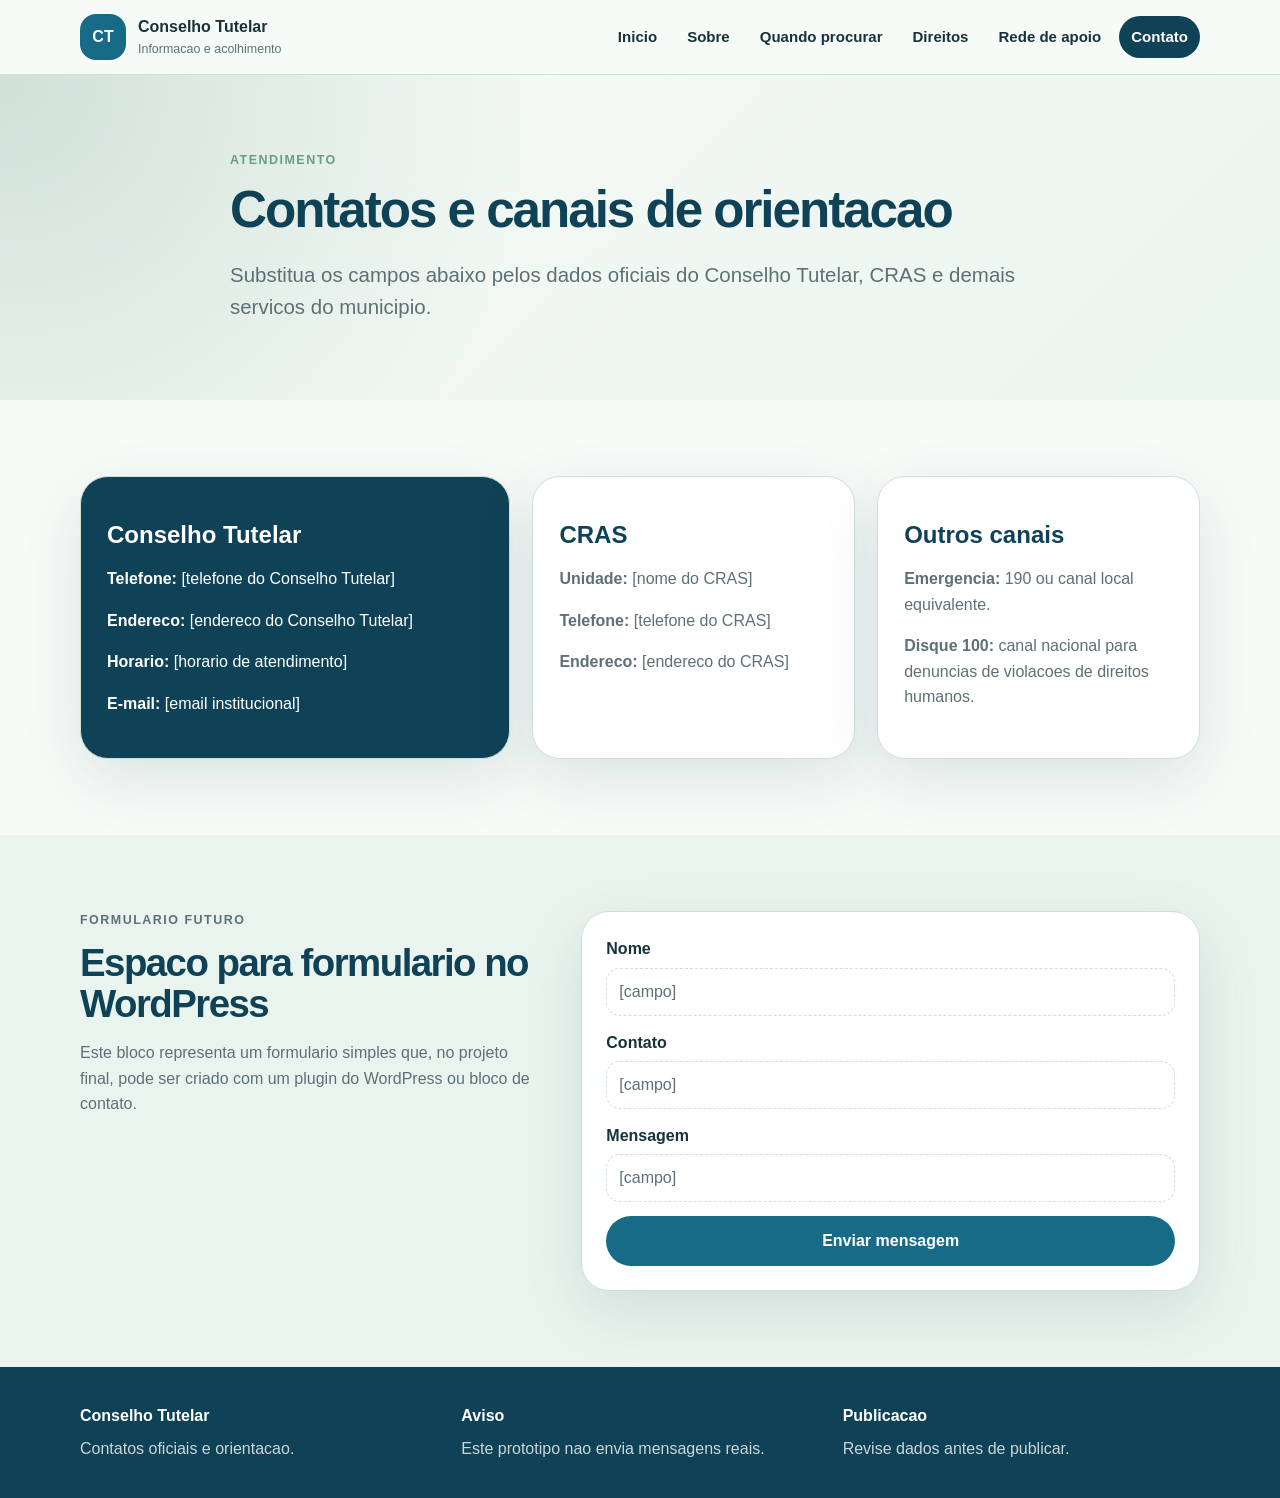
==== pages/contato.html @ bb0805ec "Initial static prototype" ====
<!doctype html>
<html lang="pt-BR">
  <head>
    <meta charset="utf-8">
    <meta name="viewport" content="width=device-width, initial-scale=1">
    <title>Contato | Conselho Tutelar</title>
    <meta name="description" content="Contatos e orientacoes para procurar o Conselho Tutelar e a rede de apoio.">
    <link rel="stylesheet" href="../assets/css/styles.css">
  </head>
  <body>
    <a class="skip-link" href="#conteudo">Pular para o conteudo</a>

    <header class="site-header">
      <div class="container header-content">
        <a class="brand" href="../index.html" aria-label="Pagina inicial"><span class="brand-mark">CT</span><span><strong>Conselho Tutelar</strong><small>Informacao e acolhimento</small></span></a>
        <button class="menu-toggle" type="button" aria-expanded="false" aria-controls="menu-principal">Menu</button>
        <nav class="site-nav" id="menu-principal" aria-label="Menu principal">
          <a href="../index.html">Inicio</a>
          <a href="sobre.html">Sobre</a>
          <a href="quando-procurar.html">Quando procurar</a>
          <a href="direitos.html">Direitos</a>
          <a href="rede-apoio.html">Rede de apoio</a>
          <a class="nav-highlight" href="contato.html" aria-current="page">Contato</a>
        </nav>
      </div>
    </header>

    <main id="conteudo">
      <section class="page-hero section-soft">
        <div class="container narrow">
          <p class="eyebrow">Atendimento</p>
          <h1>Contatos e canais de orientacao</h1>
          <p class="lead">Substitua os campos abaixo pelos dados oficiais do Conselho Tutelar, CRAS e demais servicos do municipio.</p>
        </div>
      </section>

      <section class="section">
        <div class="container contact-grid">
          <article class="contact-card primary-contact">
            <h2>Conselho Tutelar</h2>
            <p><strong>Telefone:</strong> [telefone do Conselho Tutelar]</p>
            <p><strong>Endereco:</strong> [endereco do Conselho Tutelar]</p>
            <p><strong>Horario:</strong> [horario de atendimento]</p>
            <p><strong>E-mail:</strong> [email institucional]</p>
          </article>

          <article class="contact-card">
            <h2>CRAS</h2>
            <p><strong>Unidade:</strong> [nome do CRAS]</p>
            <p><strong>Telefone:</strong> [telefone do CRAS]</p>
            <p><strong>Endereco:</strong> [endereco do CRAS]</p>
          </article>

          <article class="contact-card">
            <h2>Outros canais</h2>
            <p><strong>Emergencia:</strong> 190 ou canal local equivalente.</p>
            <p><strong>Disque 100:</strong> canal nacional para denuncias de violacoes de direitos humanos.</p>
          </article>
        </div>
      </section>

      <section class="section section-muted">
        <div class="container form-placeholder">
          <div>
            <p class="eyebrow">Formulario futuro</p>
            <h2>Espaco para formulario no WordPress</h2>
            <p>Este bloco representa um formulario simples que, no projeto final, pode ser criado com um plugin do WordPress ou bloco de contato.</p>
          </div>
          <div class="fake-form" aria-label="Exemplo visual de formulario">
            <label>Nome <span>[campo]</span></label>
            <label>Contato <span>[campo]</span></label>
            <label>Mensagem <span>[campo]</span></label>
            <button class="button button-primary" type="button">Enviar mensagem</button>
          </div>
        </div>
      </section>
    </main>

    <footer class="site-footer">
      <div class="container footer-grid">
        <div><strong>Conselho Tutelar</strong><p>Contatos oficiais e orientacao.</p></div>
        <div><strong>Aviso</strong><p>Este prototipo nao envia mensagens reais.</p></div>
        <div><strong>Publicacao</strong><p>Revise dados antes de publicar.</p></div>
      </div>
    </footer>

    <script src="../assets/js/main.js"></script>
  </body>
</html>
---- assets/css/styles.css ----
:root {
  --color-bg: #f7fbf8;
  --color-surface: #ffffff;
  --color-muted: #eaf4ee;
  --color-soft: #dceee7;
  --color-primary: #176b87;
  --color-primary-dark: #0f4256;
  --color-accent: #6a9c89;
  --color-warm: #f7e7ce;
  --color-text: #18323a;
  --color-text-muted: #5d7077;
  --color-border: #cfe0d8;
  --shadow-soft: 0 20px 60px rgba(15, 66, 86, 0.12);
  --radius-lg: 28px;
  --radius-md: 18px;
  --container: 1120px;
}

* {
  box-sizing: border-box;
}

html {
  scroll-behavior: smooth;
}

body {
  margin: 0;
  background: var(--color-bg);
  color: var(--color-text);
  font-family: Arial, Helvetica, sans-serif;
  font-size: 16px;
  line-height: 1.6;
}

a {
  color: var(--color-primary);
  text-decoration: none;
}

a:hover,
a:focus {
  text-decoration: underline;
}

img {
  max-width: 100%;
  display: block;
}

.container {
  width: min(100% - 32px, var(--container));
  margin-inline: auto;
}

.narrow {
  max-width: 820px;
}

.skip-link {
  position: absolute;
  left: 16px;
  top: -120px;
  z-index: 10;
  padding: 10px 14px;
  background: var(--color-primary-dark);
  color: #ffffff;
  border-radius: 999px;
}

.skip-link:focus {
  top: 16px;
}

.site-header {
  position: sticky;
  top: 0;
  z-index: 5;
  background: rgba(247, 251, 248, 0.94);
  border-bottom: 1px solid var(--color-border);
  backdrop-filter: blur(12px);
}

.header-content {
  display: flex;
  align-items: center;
  justify-content: space-between;
  gap: 24px;
  padding: 14px 0;
}

.brand {
  display: inline-flex;
  align-items: center;
  gap: 12px;
  color: var(--color-text);
}

.brand:hover,
.brand:focus {
  text-decoration: none;
}

.brand-mark {
  display: grid;
  width: 46px;
  height: 46px;
  place-items: center;
  border-radius: 16px;
  background: var(--color-primary);
  color: #ffffff;
  font-weight: 700;
}

.brand small {
  display: block;
  color: var(--color-text-muted);
  font-size: 0.78rem;
}

.site-nav {
  display: flex;
  align-items: center;
  gap: 6px;
}

.site-nav a {
  padding: 9px 12px;
  border-radius: 999px;
  color: var(--color-text);
  font-weight: 600;
  font-size: 0.94rem;
}

.site-nav a:hover,
.site-nav a:focus,
.site-nav a[aria-current="page"] {
  background: var(--color-soft);
  text-decoration: none;
}

.site-nav .nav-highlight {
  background: var(--color-primary);
  color: #ffffff;
}

.site-nav .nav-highlight:hover,
.site-nav .nav-highlight:focus,
.site-nav .nav-highlight[aria-current="page"] {
  background: var(--color-primary-dark);
}

.menu-toggle {
  display: none;
  border: 1px solid var(--color-border);
  border-radius: 999px;
  background: var(--color-surface);
  color: var(--color-text);
  font: inherit;
  font-weight: 700;
  padding: 8px 14px;
}

.section,
.hero,
.page-hero {
  padding: 76px 0;
}

.section-soft {
  background:
    radial-gradient(circle at top left, rgba(106, 156, 137, 0.28), transparent 34rem),
    linear-gradient(135deg, #f7fbf8 0%, #eaf4ee 100%);
}

.section-muted {
  background: var(--color-muted);
}

.hero-grid {
  display: grid;
  grid-template-columns: minmax(0, 1.15fr) minmax(280px, 0.85fr);
  align-items: center;
  gap: 44px;
}

.hero h1,
.page-hero h1,
.section-heading h2,
.split-section h2,
.callout h2,
.form-placeholder h2 {
  margin: 0;
  color: var(--color-primary-dark);
  font-size: clamp(2rem, 5vw, 4rem);
  line-height: 1.05;
  letter-spacing: -0.04em;
}

.page-hero h1 {
  font-size: clamp(2rem, 4vw, 3.25rem);
}

.section-heading h2,
.split-section h2,
.callout h2,
.form-placeholder h2 {
  font-size: clamp(1.75rem, 3vw, 2.6rem);
}

.eyebrow {
  margin: 0 0 12px;
  color: var(--color-accent);
  font-size: 0.78rem;
  font-weight: 800;
  letter-spacing: 0.12em;
  text-transform: uppercase;
}

.lead {
  margin: 22px 0 0;
  color: var(--color-text-muted);
  font-size: clamp(1.08rem, 2vw, 1.28rem);
}

.hero-actions {
  display: flex;
  flex-wrap: wrap;
  gap: 12px;
  margin-top: 32px;
}

.button {
  display: inline-flex;
  align-items: center;
  justify-content: center;
  min-height: 46px;
  padding: 12px 18px;
  border: 0;
  border-radius: 999px;
  font: inherit;
  font-weight: 800;
  cursor: pointer;
}

.button:hover,
.button:focus {
  text-decoration: none;
}

.button-primary {
  background: var(--color-primary);
  color: #ffffff;
}

.button-primary:hover,
.button-primary:focus {
  background: var(--color-primary-dark);
}

.button-secondary {
  background: var(--color-surface);
  color: var(--color-primary-dark);
  box-shadow: inset 0 0 0 1px var(--color-border);
}

.service-card,
.info-card,
.note-card,
.contact-card,
.callout,
.fake-form {
  background: var(--color-surface);
  border: 1px solid var(--color-border);
  border-radius: var(--radius-lg);
  box-shadow: var(--shadow-soft);
}

.service-card {
  padding: 30px;
}

.card-icon {
  display: grid;
  width: 42px;
  height: 42px;
  place-items: center;
  border-radius: 999px;
  background: var(--color-warm);
  color: var(--color-primary-dark);
  font-weight: 900;
}

.service-card h2,
.info-card h2,
.info-card h3,
.note-card h2,
.contact-card h2,
.timeline-item h2,
.prose h2 {
  margin: 18px 0 10px;
  color: var(--color-primary-dark);
  line-height: 1.2;
}

.service-card p,
.info-card p,
.note-card p,
.contact-card p,
.timeline-item p,
.prose p,
.text-block p,
.callout p,
.form-placeholder p {
  color: var(--color-text-muted);
}

.service-card dl {
  display: grid;
  gap: 12px;
  margin: 22px 0 0;
}

.service-card dl div {
  padding: 14px;
  border-radius: var(--radius-md);
  background: var(--color-muted);
}

.service-card dt {
  font-weight: 800;
}

.service-card dd {
  margin: 2px 0 0;
  color: var(--color-text-muted);
}

.section-heading {
  max-width: 720px;
  margin-bottom: 30px;
}

.card-grid {
  display: grid;
  gap: 22px;
}

.three-columns {
  grid-template-columns: repeat(3, minmax(0, 1fr));
}

.two-columns {
  grid-template-columns: repeat(2, minmax(0, 1fr));
}

.info-card,
.note-card,
.contact-card {
  padding: 26px;
}

.info-card a {
  display: inline-flex;
  margin-top: 8px;
  font-weight: 800;
}

.accent-card {
  background: var(--color-primary-dark);
  color: #ffffff;
}

.accent-card h2,
.accent-card p,
.accent-card li {
  color: #ffffff;
}

.split-section,
.content-layout,
.form-placeholder {
  display: grid;
  grid-template-columns: minmax(0, 0.85fr) minmax(0, 1.15fr);
  gap: 44px;
  align-items: start;
}

.text-block p:first-child,
.prose p:first-of-type {
  margin-top: 0;
}

.prose {
  max-width: 720px;
}

.check-list {
  display: grid;
  gap: 10px;
  margin: 0;
  padding: 0;
  list-style: none;
}

.check-list li {
  position: relative;
  padding-left: 28px;
  color: var(--color-text-muted);
}

.check-list li::before {
  content: "";
  position: absolute;
  left: 0;
  top: 0.6em;
  width: 12px;
  height: 12px;
  border-radius: 999px;
  background: var(--color-accent);
}

.callout {
  padding: 34px;
}

.timeline {
  display: grid;
  gap: 18px;
}

.timeline-item {
  display: grid;
  grid-template-columns: 54px 1fr;
  gap: 18px;
  padding: 24px;
  background: var(--color-surface);
  border: 1px solid var(--color-border);
  border-radius: var(--radius-lg);
}

.timeline-item span {
  display: grid;
  width: 46px;
  height: 46px;
  place-items: center;
  border-radius: 999px;
  background: var(--color-primary);
  color: #ffffff;
  font-weight: 900;
}

.timeline-item h2 {
  margin-top: 0;
}

.contact-grid {
  display: grid;
  grid-template-columns: 1.2fr repeat(2, 0.9fr);
  gap: 22px;
}

.primary-contact {
  background: var(--color-primary-dark);
}

.primary-contact h2,
.primary-contact p {
  color: #ffffff;
}

.fake-form {
  display: grid;
  gap: 14px;
  padding: 24px;
}

.fake-form label {
  display: grid;
  gap: 6px;
  font-weight: 800;
}

.fake-form span {
  display: block;
  min-height: 42px;
  padding: 10px 12px;
  border: 1px dashed var(--color-border);
  border-radius: 14px;
  color: var(--color-text-muted);
  font-weight: 400;
}

.site-footer {
  padding: 36px 0;
  background: var(--color-primary-dark);
  color: #ffffff;
}

.footer-grid {
  display: grid;
  grid-template-columns: repeat(3, minmax(0, 1fr));
  gap: 24px;
}

.site-footer p {
  margin: 8px 0 0;
  color: rgba(255, 255, 255, 0.78);
}

@media (max-width: 920px) {
  .menu-toggle {
    display: inline-flex;
  }

  .site-nav {
    position: absolute;
    left: 16px;
    right: 16px;
    top: calc(100% + 8px);
    display: none;
    flex-direction: column;
    align-items: stretch;
    padding: 12px;
    background: var(--color-surface);
    border: 1px solid var(--color-border);
    border-radius: 22px;
    box-shadow: var(--shadow-soft);
  }

  .site-nav.is-open {
    display: flex;
  }

  .site-nav a {
    border-radius: 14px;
  }

  .hero-grid,
  .split-section,
  .content-layout,
  .form-placeholder,
  .contact-grid,
  .three-columns,
  .two-columns,
  .footer-grid {
    grid-template-columns: 1fr;
  }
}

@media (max-width: 560px) {
  .section,
  .hero,
  .page-hero {
    padding: 52px 0;
  }

  .brand small {
    display: none;
  }

  .hero-actions,
  .button {
    width: 100%;
  }

  .service-card,
  .info-card,
  .note-card,
  .contact-card,
  .callout,
  .timeline-item,
  .fake-form {
    border-radius: 22px;
  }

  .timeline-item {
    grid-template-columns: 1fr;
  }
}
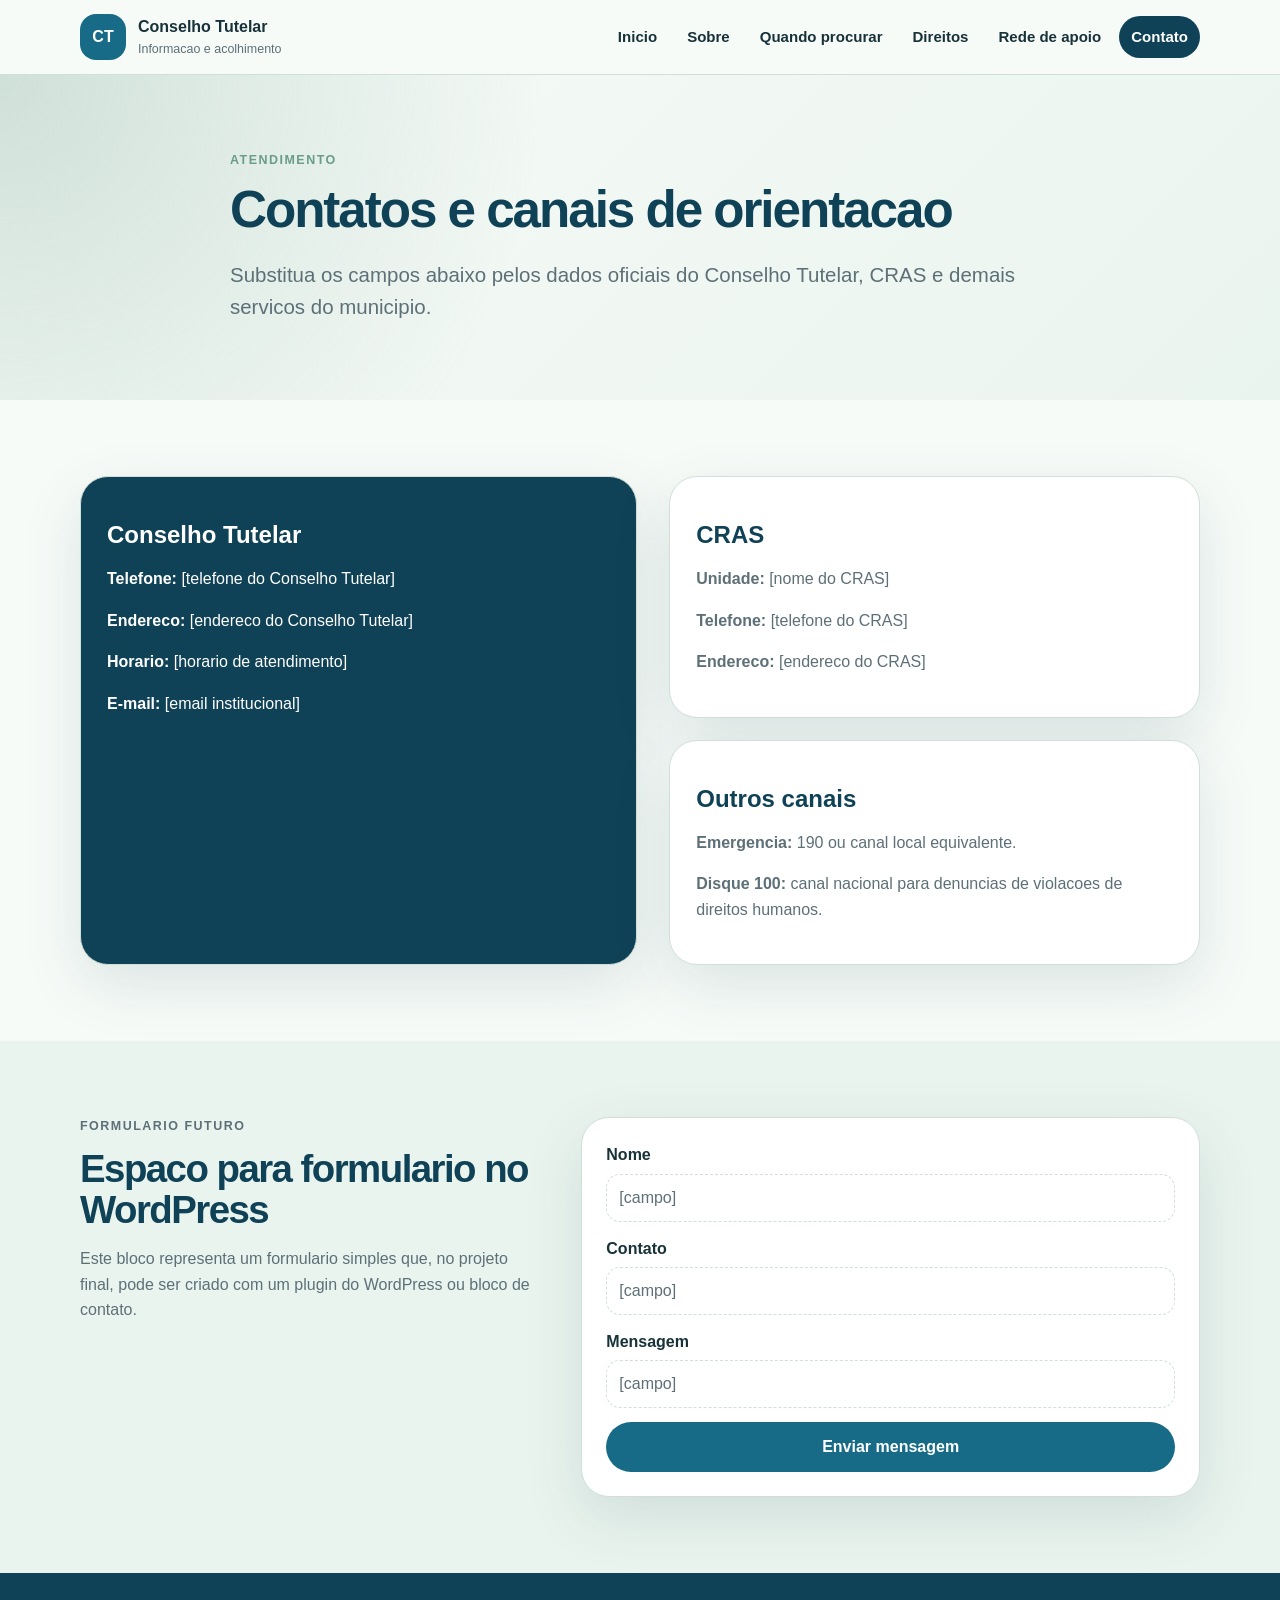
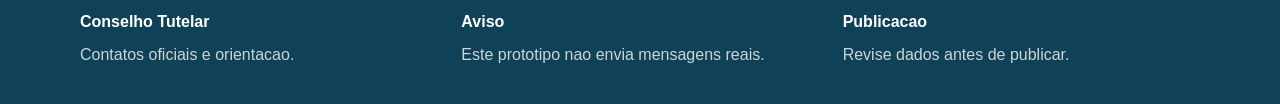
==== commit 8c62a127: "Refine page layouts" ====
--- a/pages/contato.html
+++ b/pages/contato.html
@@ -35,7 +35,7 @@
       </section>
 
       <section class="section">
-        <div class="container contact-grid">
+        <div class="container contact-layout">
           <article class="contact-card primary-contact">
             <h2>Conselho Tutelar</h2>
             <p><strong>Telefone:</strong> [telefone do Conselho Tutelar]</p>
@@ -44,18 +44,20 @@
             <p><strong>E-mail:</strong> [email institucional]</p>
           </article>
 
-          <article class="contact-card">
-            <h2>CRAS</h2>
-            <p><strong>Unidade:</strong> [nome do CRAS]</p>
-            <p><strong>Telefone:</strong> [telefone do CRAS]</p>
-            <p><strong>Endereco:</strong> [endereco do CRAS]</p>
-          </article>
+          <div class="contact-stack">
+            <article class="contact-card">
+              <h2>CRAS</h2>
+              <p><strong>Unidade:</strong> [nome do CRAS]</p>
+              <p><strong>Telefone:</strong> [telefone do CRAS]</p>
+              <p><strong>Endereco:</strong> [endereco do CRAS]</p>
+            </article>
 
-          <article class="contact-card">
-            <h2>Outros canais</h2>
-            <p><strong>Emergencia:</strong> 190 ou canal local equivalente.</p>
-            <p><strong>Disque 100:</strong> canal nacional para denuncias de violacoes de direitos humanos.</p>
-          </article>
+            <article class="contact-card">
+              <h2>Outros canais</h2>
+              <p><strong>Emergencia:</strong> 190 ou canal local equivalente.</p>
+              <p><strong>Disque 100:</strong> canal nacional para denuncias de violacoes de direitos humanos.</p>
+            </article>
+          </div>
         </div>
       </section>
 
--- a/assets/css/styles.css
+++ b/assets/css/styles.css
@@ -341,9 +341,121 @@
   margin-bottom: 30px;
 }
 
+.home-overview,
+.process-layout,
+.contact-layout {
+  display: grid;
+  gap: 32px;
+}
+
+.home-overview {
+  grid-template-columns: minmax(0, 0.8fr) minmax(0, 1.2fr);
+  align-items: start;
+}
+
+.quick-links {
+  display: grid;
+  grid-template-columns: repeat(2, minmax(0, 1fr));
+  gap: 16px;
+}
+
+.quick-links a {
+  display: grid;
+  gap: 6px;
+  min-height: 130px;
+  padding: 22px;
+  background: var(--color-surface);
+  border: 1px solid var(--color-border);
+  border-radius: var(--radius-lg);
+  box-shadow: var(--shadow-soft);
+}
+
+.quick-links a:hover,
+.quick-links a:focus {
+  text-decoration: none;
+  background: var(--color-muted);
+}
+
+.quick-links strong {
+  color: var(--color-primary-dark);
+  font-size: 1.08rem;
+}
+
+.quick-links span {
+  color: var(--color-text-muted);
+}
+
+.process-layout {
+  grid-template-columns: minmax(240px, 0.75fr) minmax(0, 1.25fr);
+  align-items: start;
+}
+
+.process-layout > div:first-child h2,
+.process-layout > article:first-child h2 {
+  margin: 0;
+  color: var(--color-primary-dark);
+  font-size: clamp(1.75rem, 3vw, 2.6rem);
+  line-height: 1.08;
+  letter-spacing: -0.04em;
+}
+
+.step-list {
+  display: grid;
+  gap: 16px;
+}
+
+.step-list article {
+  display: grid;
+  grid-template-columns: 46px 1fr;
+  gap: 16px;
+  padding: 22px;
+  background: var(--color-surface);
+  border: 1px solid var(--color-border);
+  border-radius: var(--radius-lg);
+  box-shadow: var(--shadow-soft);
+}
+
+.step-list span {
+  display: grid;
+  width: 38px;
+  height: 38px;
+  place-items: center;
+  border-radius: 999px;
+  background: var(--color-primary);
+  color: #ffffff;
+  font-weight: 900;
+}
+
+.step-list h2,
+.step-list h3 {
+  margin: 0 0 6px;
+  color: var(--color-primary-dark);
+  line-height: 1.2;
+}
+
+.step-list p {
+  margin: 0;
+  color: var(--color-text-muted);
+}
+
+.framed-text {
+  padding: 26px;
+  background: var(--color-surface);
+  border: 1px solid var(--color-border);
+  border-radius: var(--radius-lg);
+}
+
 .card-grid {
   display: grid;
   gap: 22px;
+}
+
+.rights-grid {
+  grid-template-columns: repeat(2, minmax(0, 1fr));
+}
+
+.wide-card {
+  grid-column: 1 / -1;
 }
 
 .three-columns {
@@ -457,6 +569,15 @@
 .contact-grid {
   display: grid;
   grid-template-columns: 1.2fr repeat(2, 0.9fr);
+  gap: 22px;
+}
+
+.contact-layout {
+  grid-template-columns: minmax(280px, 1.05fr) minmax(0, 1fr);
+}
+
+.contact-stack {
+  display: grid;
   gap: 22px;
 }
 
@@ -537,14 +658,22 @@
   }
 
   .hero-grid,
+  .home-overview,
+  .process-layout,
   .split-section,
   .content-layout,
   .form-placeholder,
+  .contact-layout,
   .contact-grid,
+  .rights-grid,
   .three-columns,
   .two-columns,
   .footer-grid {
     grid-template-columns: 1fr;
+  }
+
+  .wide-card {
+    grid-column: auto;
   }
 }
 
@@ -562,6 +691,11 @@
   .hero-actions,
   .button {
     width: 100%;
+  }
+
+  .quick-links,
+  .step-list article {
+    grid-template-columns: 1fr;
   }
 
   .service-card,
